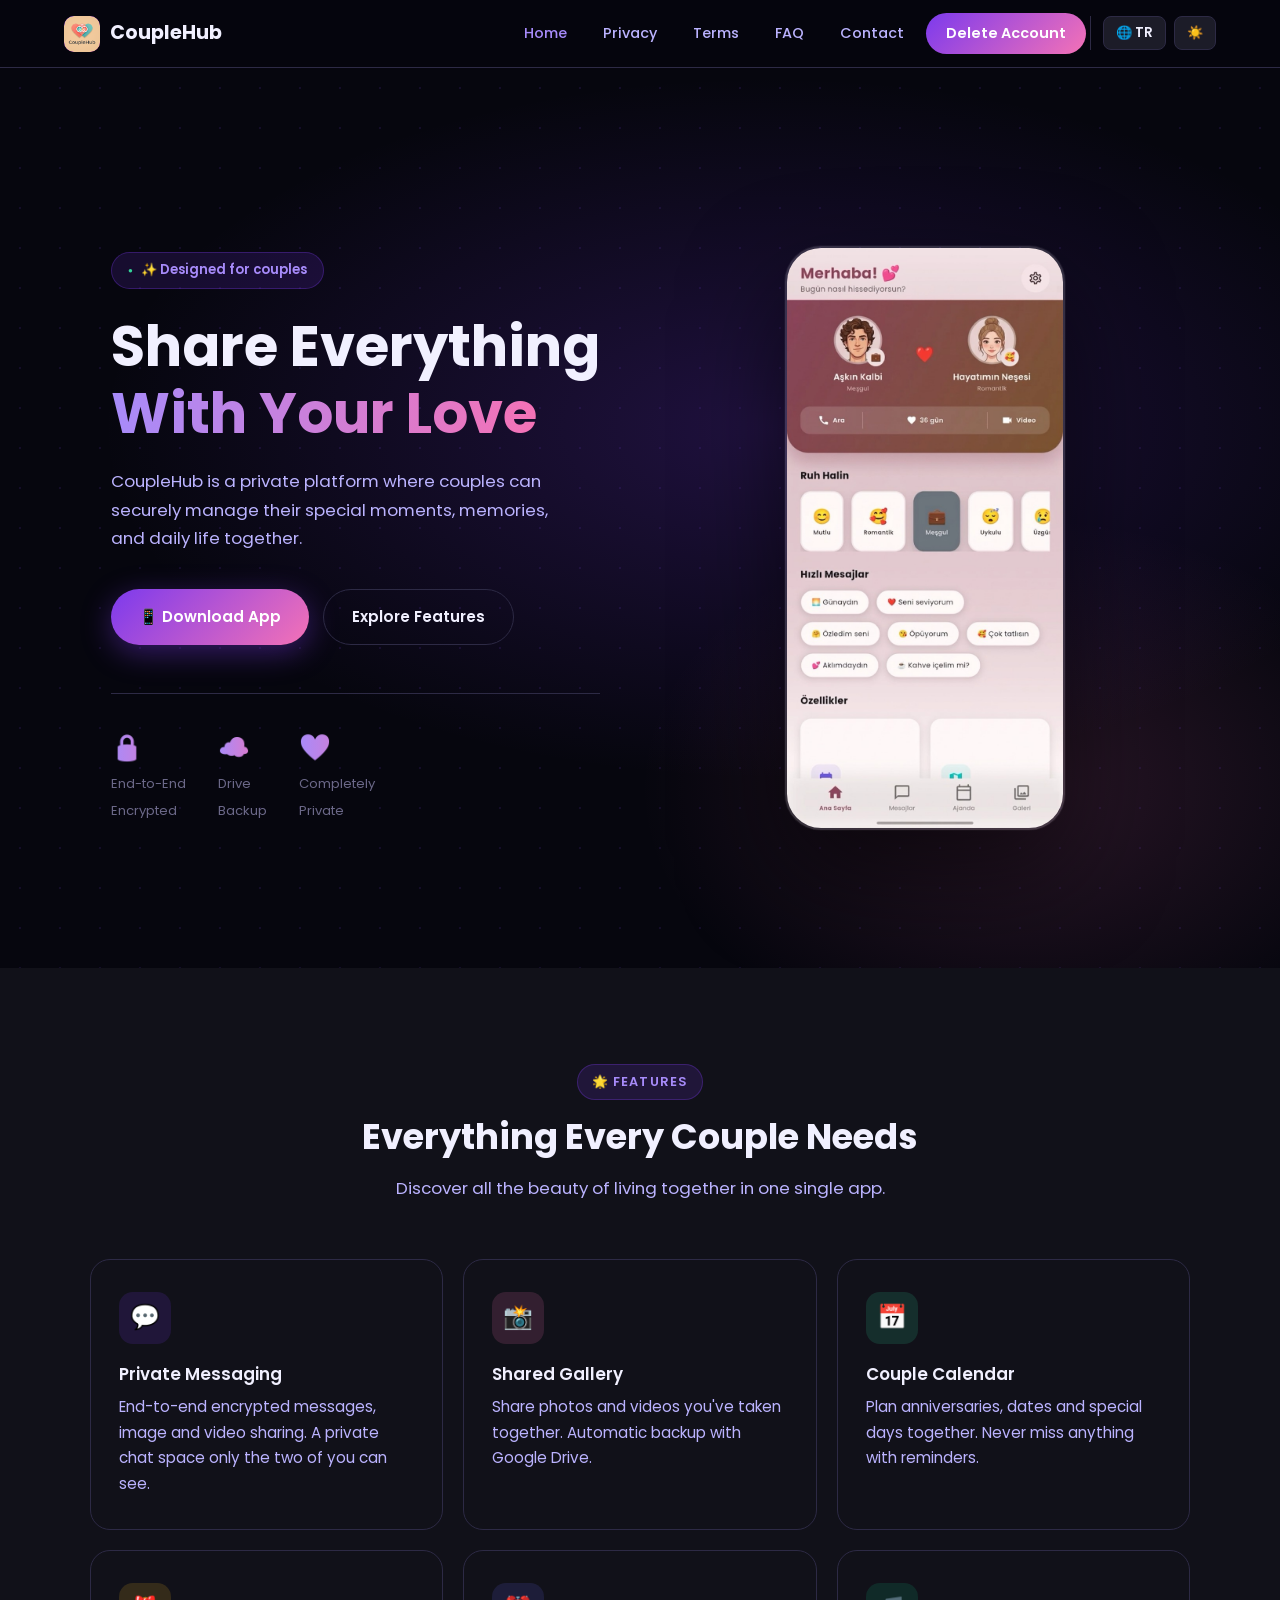
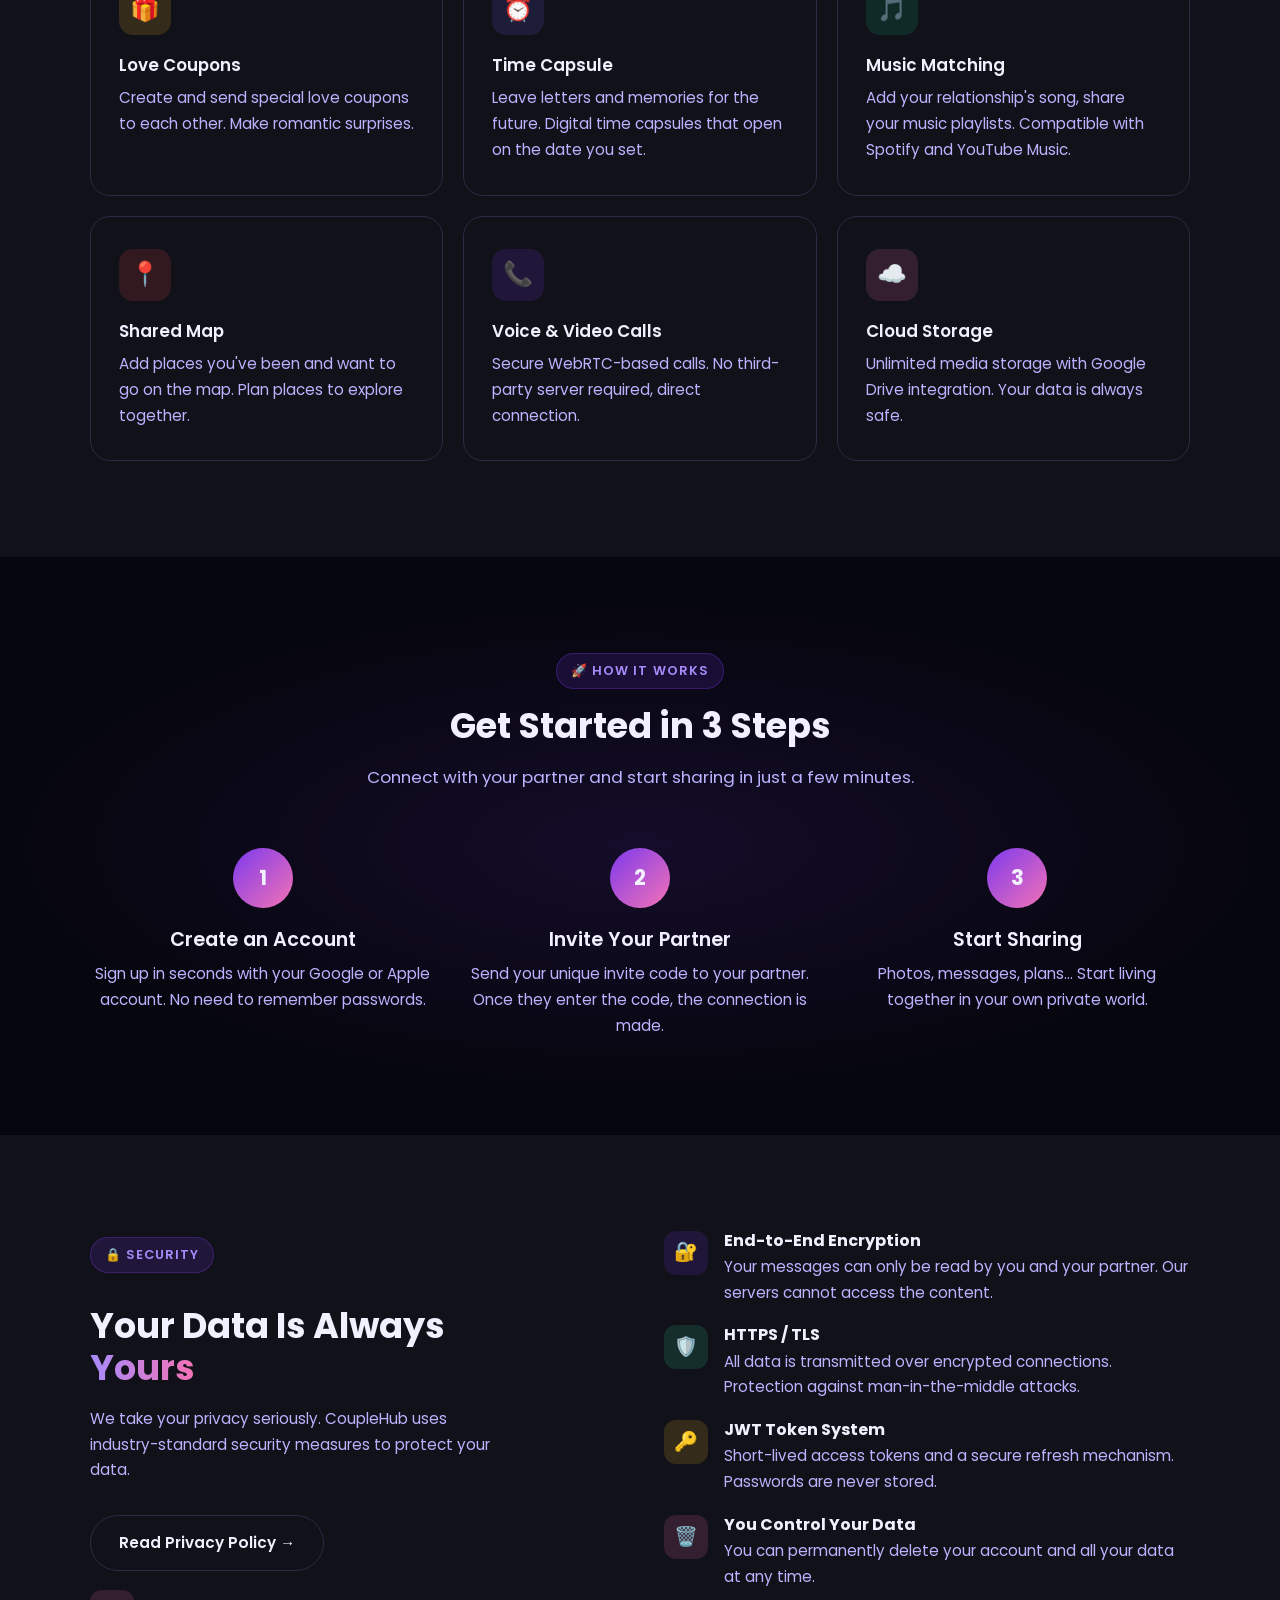
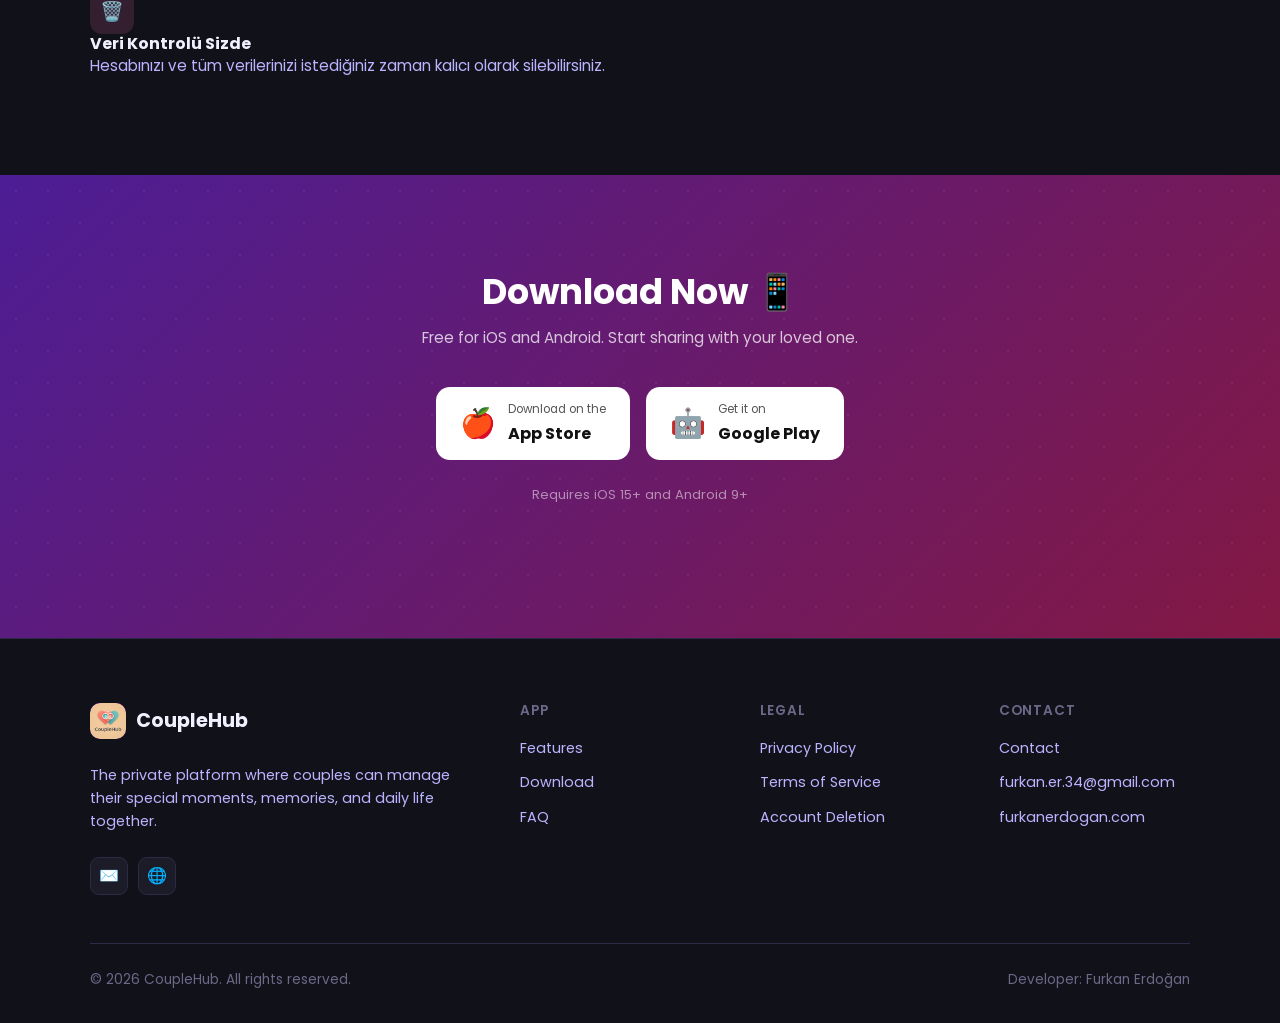
==== index.html @ 2afbf704 "first commit" ====
<!DOCTYPE html>
<html lang="tr" data-theme="dark" data-page="home">

<head>
    <meta charset="UTF-8" />
    <meta name="viewport" content="width=device-width, initial-scale=1.0" />
    <title>CoupleHub — Sevgilinizle Her Şeyi Paylaşın</title>
    <meta name="description"
        content="CoupleHub, çiftlerin özel anlarını, anılarını ve günlük hayatlarını birlikte yönetebileceği özel bir uygulamadır." />
    <link rel="preconnect" href="https://fonts.googleapis.com" />
    <link rel="preconnect" href="https://fonts.gstatic.com" crossorigin />
    <link href="https://fonts.googleapis.com/css2?family=Poppins:wght@300;400;500;600;700;800&display=swap"
        rel="stylesheet" />
    <link rel="stylesheet" href="style.css" />
    <style>
        /* ── HERO ── */
        .hero {
            min-height: 100vh;
            display: flex;
            align-items: center;
            position: relative;
            overflow: hidden;
            padding: 120px 5% 80px;
        }

        .hero-bg {
            position: absolute;
            inset: 0;
            background: radial-gradient(ellipse 80% 60% at 60% 40%, rgba(124, 58, 237, .22) 0%, transparent 65%),
                radial-gradient(ellipse 50% 50% at 80% 80%, rgba(244, 114, 182, .15) 0%, transparent 60%),
                var(--bg);
        }

        .hero-bg::before {
            content: '';
            position: absolute;
            inset: 0;
            background-image: radial-gradient(rgba(124, 58, 237, .12) 1px, transparent 1px);
            background-size: 40px 40px;
        }

        .hero-content {
            position: relative;
            z-index: 2;
            max-width: 1100px;
            margin: 0 auto;
            display: grid;
            grid-template-columns: 1fr 1fr;
            align-items: center;
            gap: 80px;
        }

        .hero-text {}

        .hero-tag {
            display: inline-flex;
            align-items: center;
            gap: 8px;
            background: rgba(124, 58, 237, .15);
            border: 1px solid rgba(124, 58, 237, .3);
            padding: 6px 16px;
            border-radius: 50px;
            font-size: 0.82rem;
            font-weight: 600;
            color: var(--primary-l);
            margin-bottom: 24px;
        }

        .hero-tag::before {
            content: '●';
            font-size: .5rem;
            color: var(--success);
        }

        .hero h1 {
            margin-bottom: 20px;
        }

        .hero h1 em {
            font-style: normal;
        }

        .hero-sub {
            font-size: 1.05rem;
            color: var(--muted);
            margin-bottom: 36px;
            max-width: 440px;
            line-height: 1.7;
        }

        .hero-btns {
            display: flex;
            gap: 14px;
            flex-wrap: wrap;
        }

        .hero-stats {
            display: flex;
            gap: 32px;
            margin-top: 48px;
            padding-top: 32px;
            border-top: 1px solid var(--border);
        }

        .hero-stat strong {
            display: block;
            font-size: 1.6rem;
            font-weight: 700;
        }

        .hero-stat span {
            font-size: 0.82rem;
            color: var(--subtle);
        }

        /* Phone Mockup */
        .hero-visual {
            display: flex;
            justify-content: center;
            align-items: center;
            position: relative;
        }

        .phone-wrap {
            position: relative;
            z-index: 2;
            animation: float 5s ease-in-out infinite;
        }

        .phone {
            width: 240px;
            height: 490px;
            border-radius: 40px;
            background: var(--surface);
            border: 2px solid rgba(255, 255, 255, .08);
            box-shadow: 0 40px 100px rgba(0, 0, 0, .6), 0 0 0 1px rgba(255, 255, 255, .04), inset 0 1px 0 rgba(255, 255, 255, .08);
            overflow: hidden;
            position: relative;
        }

        .phone-notch {
            width: 80px;
            height: 22px;
            background: var(--bg);
            border-radius: 0 0 16px 16px;
            margin: 0 auto;
        }

        .phone-screen {
            padding: 0;
            background: transparent;
            height: 100%;
            overflow: hidden;
            display: flex;
        }

        .phone-screen img {
            width: 100%;
            height: 100%;
            object-fit: cover;
            object-position: top;
            display: block;
        }

        .phone-app-bar {
            display: flex;
            align-items: center;
            justify-content: space-between;
            margin-bottom: 16px;
        }

        .phone-app-bar span {
            font-size: 0.75rem;
            font-weight: 600;
        }

        .phone-heart {
            font-size: 1.4rem;
            display: block;
            text-align: center;
            margin: 8px 0;
        }

        .phone-couple-card {
            background: rgba(124, 58, 237, .25);
            border: 1px solid rgba(124, 58, 237, .3);
            border-radius: 12px;
            padding: 10px 12px;
            margin-bottom: 10px;
        }

        .phone-couple-card .label {
            font-size: 0.65rem;
            color: var(--muted);
        }

        .phone-couple-card .names {
            font-size: 0.78rem;
            font-weight: 600;
        }

        .phone-couple-card .days {
            font-size: 1.1rem;
            font-weight: 700;
            color: var(--primary-l);
        }

        .phone-items {
            display: flex;
            flex-direction: column;
            gap: 6px;
        }

        .phone-item {
            background: rgba(255, 255, 255, .05);
            border-radius: 8px;
            padding: 8px 10px;
            display: flex;
            align-items: center;
            gap: 8px;
        }

        .phone-item-icon {
            font-size: 1rem;
        }

        .phone-item-text {
            font-size: 0.65rem;
            color: var(--muted);
        }

        .phone-item-text strong {
            display: block;
            font-size: 0.72rem;
            color: var(--text);
        }

        .phone-glow {
            position: absolute;
            width: 300px;
            height: 300px;
            background: radial-gradient(circle, rgba(124, 58, 237, .35) 0%, transparent 70%);
            border-radius: 50%;
            top: 50%;
            left: 50%;
            transform: translate(-50%, -50%);
            animation: pulse-glow 3s ease-in-out infinite;
            z-index: 1;
        }

        .phone-float-badge {
            position: absolute;
            background: var(--surface-hi);
            border: 1px solid var(--border);
            border-radius: 12px;
            padding: 10px 14px;
            font-size: 0.78rem;
            font-weight: 600;
            display: flex;
            align-items: center;
            gap: 8px;
            box-shadow: 0 8px 24px rgba(0, 0, 0, .4);
            white-space: nowrap;
            animation: float 4s ease-in-out infinite;
        }

        .phone-float-badge.b1 {
            top: 8%;
            right: -20%;
            animation-delay: -1s;
        }

        .phone-float-badge.b2 {
            bottom: 18%;
            left: -22%;
            animation-delay: -2.5s;
        }

        .phone-float-badge.b3 {
            bottom: 5%;
            right: -15%;
            animation-delay: -0.5s;
        }

        /* ── FEATURES ── */
        .features-grid {
            display: grid;
            grid-template-columns: repeat(3, 1fr);
            gap: 20px;
            margin-top: 0;
        }

        .feature-card {
            padding: 32px 28px;
        }

        .feature-icon {
            width: 52px;
            height: 52px;
            border-radius: 14px;
            display: flex;
            align-items: center;
            justify-content: center;
            font-size: 1.5rem;
            margin-bottom: 20px;
        }

        .feature-card h3 {
            margin-bottom: 10px;
            font-size: 1.05rem;
        }

        /* ── HOW IT WORKS ── */
        .how-bg {
            background: radial-gradient(ellipse 70% 60% at 50% 50%, rgba(124, 58, 237, .12) 0%, transparent 70%);
        }

        .steps {
            display: grid;
            grid-template-columns: repeat(3, 1fr);
            gap: 32px;
        }

        .step {
            text-align: center;
        }

        .step-num {
            width: 60px;
            height: 60px;
            border-radius: 50%;
            background: linear-gradient(135deg, var(--primary), var(--pink));
            display: flex;
            align-items: center;
            justify-content: center;
            font-size: 1.3rem;
            font-weight: 700;
            margin: 0 auto 20px;
        }

        .step h3 {
            margin-bottom: 10px;
        }

        /* ── SECURITY ── */
        .security-grid {
            display: grid;
            grid-template-columns: 1fr 1fr;
            gap: 48px;
            align-items: center;
        }

        .security-items {
            display: flex;
            flex-direction: column;
            gap: 20px;
        }

        .security-item {
            display: flex;
            gap: 16px;
        }

        .security-item-icon {
            width: 44px;
            height: 44px;
            border-radius: 12px;
            flex-shrink: 0;
            display: flex;
            align-items: center;
            justify-content: center;
            font-size: 1.2rem;
        }

        .security-item h4 {
            font-size: 1rem;
            margin-bottom: 4px;
        }

        /* ── DOWNLOAD ── */
        .download-section {
            background: linear-gradient(135deg, var(--primary-d) 0%, #831843 100%);
            text-align: center;
            position: relative;
            overflow: hidden;
        }

        .download-section::before {
            content: '';
            position: absolute;
            inset: 0;
            background-image: radial-gradient(rgba(255, 255, 255, .06) 1px, transparent 1px);
            background-size: 32px 32px;
        }

        .download-section .container {
            position: relative;
            z-index: 2;
        }

        .download-section h2 {
            color: white;
            margin-bottom: 12px;
        }

        .download-section p {
            color: rgba(255, 255, 255, .75);
            margin-bottom: 36px;
        }

        .store-btns {
            display: flex;
            gap: 16px;
            justify-content: center;
            flex-wrap: wrap;
        }

        .store-btn {
            display: flex;
            align-items: center;
            gap: 12px;
            background: white;
            color: #111;
            border-radius: 14px;
            padding: 12px 24px;
            font-weight: 600;
            text-decoration: none;
            transition: transform .2s, box-shadow .2s;
        }

        .store-btn:hover {
            transform: translateY(-3px);
            box-shadow: 0 16px 40px rgba(0, 0, 0, .3);
        }

        .store-btn .store-icon {
            font-size: 1.8rem;
        }

        .store-btn .store-text {
            text-align: left;
        }

        .store-btn .store-text small {
            display: block;
            font-size: 0.72rem;
            font-weight: 400;
            color: #555;
        }

        .store-btn .store-text span {
            font-size: 1rem;
            font-weight: 700;
        }

        /* ── RESPONSIVE ── */
        @media (max-width: 900px) {
            .hero-content {
                grid-template-columns: 1fr;
                gap: 60px;
            }

            .hero-visual {
                display: none;
            }

            .features-grid {
                grid-template-columns: repeat(2, 1fr);
            }

            .security-grid {
                grid-template-columns: 1fr;
            }
        }

        @media (max-width: 660px) {
            .features-grid {
                grid-template-columns: 1fr;
            }

            .steps {
                grid-template-columns: 1fr;
            }
        }
    </style>
</head>

<body>

    <div id="ch-nav"></div>

    <!-- ─── HERO ──────────────────────────────────────────── -->
    <section class="hero">
        <div class="hero-bg"></div>
        <div class="hero-content container">
            <div class="hero-text animate-fade-up">
                <div class="hero-tag" data-i18n="hero_tag">✨ Çiftler için tasarlandı</div>
                <h1><span data-i18n="hero_h1_line1">Sevgilinizle</span><br /><em class="text-gradient" data-i18n="hero_h1_emp">Her Şeyi Paylaşın</em></h1>
                <p class="hero-sub" data-i18n="hero_sub">
                    CoupleHub, çiftlerin özel anlarını, anılarını ve günlük hayatlarını
                    birlikte güvenle yönetebileceği özel bir platformdur.
                </p>
                <div class="hero-btns">
                    <a href="#download" class="btn btn-primary" data-i18n="hero_btn_download">📱 Uygulamayı İndir</a>
                    <a href="#features" class="btn btn-outline" data-i18n="hero_btn_features">Özellikleri Keşfet</a>
                </div>
                <div class="hero-stats">
                    <div class="hero-stat">
                        <strong class="text-gradient">🔒</strong>
                        <span data-i18n="hero_stat1">Uçtan Uca<br />Şifreli</span>
                    </div>
                    <div class="hero-stat">
                        <strong class="text-gradient">☁️</strong>
                        <span data-i18n="hero_stat2">Drive ile<br />Yedekleme</span>
                    </div>
                    <div class="hero-stat">
                        <strong class="text-gradient">💜</strong>
                        <span data-i18n="hero_stat3">Tamamen<br />Özel</span>
                    </div>
                </div>
            </div>

            <div class="hero-visual">
                <div class="phone-glow"></div>
                <div class="phone-wrap">
                    <img class="phone-mockup-img" src="/assets/couplehub.png" alt="CoupleHub App Screenshot" />
                </div>
            </div>
        </div>
    </section>

    <!-- ─── FEATURES ──────────────────────────────────────── -->
    <section id="features" style="background: var(--surface);">
        <div class="container">
            <div class="text-center" style="margin-bottom: 56px;">
                <div class="section-label" data-i18n="feat_label">🌟 Özellikler</div>
                <h2 class="section-title" data-i18n="feat_h2">Her Çiftin İhtiyacı Olan Her Şey</h2>
                <p class="section-sub" data-i18n="feat_sub">Tek bir uygulamada birlikte yaşamanın tüm güzelliklerini keşfedin.</p>
            </div>
            <div class="features-grid">

                <div class="card card-hover feature-card">
                    <div class="feature-icon" style="background: rgba(124,58,237,.15);">💬</div>
                    <h3 data-i18n="feat1_h3">Özel Mesajlaşma</h3>
                    <p data-i18n="feat1_p">Uçtan uca şifreli mesajlar, resim ve video paylaşımı. Sadece ikinizin görebileceği özel sohbet
                        alanı.</p>
                </div>

                <div class="card card-hover feature-card">
                    <div class="feature-icon" style="background: rgba(244,114,182,.15);">📸</div>
                    <h3 data-i18n="feat2_h3">Ortak Galeri</h3>
                    <p data-i18n="feat2_p">Birlikte çektiğiniz fotoğrafları ve videoları paylaşın. Google Drive ile otomatik yedekleme.</p>
                </div>

                <div class="card card-hover feature-card">
                    <div class="feature-icon" style="background: rgba(52,211,153,.15);">📅</div>
                    <h3 data-i18n="feat3_h3">Çift Takvimi</h3>
                    <p data-i18n="feat3_p">Yıl dönümleri, randevular ve özel günleri birlikte planlayın. Hatırlatıcılarla hiçbir şeyi
                        atlamayın.</p>
                </div>

                <div class="card card-hover feature-card">
                    <div class="feature-icon" style="background: rgba(251,191,36,.15);">🎁</div>
                    <h3 data-i18n="feat4_h3">Aşk Kuponları</h3>
                    <p data-i18n="feat4_p">Birbirinize özel aşk kuponları oluşturun ve gönderin. Romantik sürprizler yapın.</p>
                </div>

                <div class="card card-hover feature-card">
                    <div class="feature-icon" style="background: rgba(99,102,241,.15);">⏰</div>
                    <h3 data-i18n="feat5_h3">Zaman Kapsülü</h3>
                    <p data-i18n="feat5_p">Geleceğe mektuplar ve anılar bırakın. Belirlediğiniz tarihte açılacak dijital zaman kapsülleri.
                    </p>
                </div>

                <div class="card card-hover feature-card">
                    <div class="feature-icon" style="background: rgba(16,185,129,.15);">🎵</div>
                    <h3 data-i18n="feat6_h3">Müzik Eşleştirme</h3>
                    <p data-i18n="feat6_p">İlişkinizin şarkısını ekleyin, müzik listenizi paylaşın. Spotify ve YouTube Music uyumlu.</p>
                </div>

                <div class="card card-hover feature-card">
                    <div class="feature-icon" style="background: rgba(239,68,68,.15);">📍</div>
                    <h3 data-i18n="feat7_h3">Ortak Harita</h3>
                    <p data-i18n="feat7_p">Gittiğiniz yerleri ve gitmek istediğiniz yerleri haritaya ekleyin. Birlikte keşfedecek
                        yerlerinizi planlayın.</p>
                </div>

                <div class="card card-hover feature-card">
                    <div class="feature-icon" style="background: rgba(124,58,237,.15);">📞</div>
                    <h3 data-i18n="feat8_h3">Sesli & Görüntülü Arama</h3>
                    <p data-i18n="feat8_p">WebRTC tabanlı güvenli aramalar. Üçüncü taraf sunucu gerektirmez, doğrudan bağlantı.</p>
                </div>

                <div class="card card-hover feature-card">
                    <div class="feature-icon" style="background: rgba(244,114,182,.15);">☁️</div>
                    <h3 data-i18n="feat9_h3">Bulut Depolama</h3>
                    <p data-i18n="feat9_p">Google Drive entegrasyonu ile sınırsız medya depolama. Verileriniz her zaman güvende.</p>
                </div>

            </div>
        </div>
    </section>

    <!-- ─── HOW IT WORKS ──────────────────────────────────── -->
    <section class="how-bg">
        <div class="container">
            <div class="text-center" style="margin-bottom: 56px;">
                <div class="section-label" data-i18n="how_label">🚀 Nasıl Çalışır</div>
                <h2 class="section-title" data-i18n="how_h2">3 Adımda Başlayın</h2>
                <p class="section-sub" data-i18n="how_sub">Birkaç dakika içinde partnerinizle bağlanın ve paylaşmaya başlayın.</p>
            </div>
            <div class="steps">
                <div class="step">
                    <div class="step-num">1</div>
                    <h3 data-i18n="step1_h3">Hesap Oluşturun</h3>
                    <p data-i18n="step1_p">Google veya Apple hesabınızla saniyeler içinde kayıt olun. Şifre hatırlamak zorunda kalmayın.</p>
                </div>
                <div class="step">
                    <div class="step-num">2</div>
                    <h3 data-i18n="step2_h3">Partneri Davet Edin</h3>
                    <p data-i18n="step2_p">Size özel davet kodunu partnerinize gönderin. Partneriniz kodu girdikten sonra bağlantı kurulur.
                    </p>
                </div>
                <div class="step">
                    <div class="step-num">3</div>
                    <h3 data-i18n="step3_h3">Paylaşmaya Başlayın</h3>
                    <p data-i18n="step3_p">Fotoğraflar, mesajlar, planlar… İkinize özel dünyada birlikte yaşamaya başlayın.</p>
                </div>
            </div>
        </div>
    </section>

    <!-- ─── SECURITY ──────────────────────────────────────── -->
    <section style="background: var(--surface);">
        <div class="container">
            <div class="security-grid">
                <div>
                    <div class="section-label" data-i18n="sec_label">🔒 Güvenlik</div>
                    <h2 class="section-title" style="margin-top: 16px;"><span data-i18n="sec_h2_line1">Verileriniz Her Zaman</span><br /><span
                            class="text-gradient" data-i18n="sec_h2_emp">Sizindir</span></h2>
                    <p style="margin-bottom: 32px; max-width: 420px;" data-i18n="sec_p">Gizliliğinizi ciddiye alıyoruz. CoupleHub,
                        verilerinizi korumak için endüstri standardı güvenlik önlemlerini kullanır.</p>
                    <a href="privacy.html" class="btn btn-outline" style="margin-bottom: 12px;" data-i18n="sec_btn">Gizlilik Politikasını
                        Oku →</a>
                </div>
                <div class="security-items">
                    <div class="security-item">
                        <div class="security-item-icon" style="background: rgba(124,58,237,.15);">🔐</div>
                        <div>
                            <h4 data-i18n="sec1_h4">Uçtan Uca Şifreleme</h4>
                            <p data-i18n="sec1_p">Mesajlarınız yalnızca siz ve partneriniz tarafından okunabilir. Sunucularımız içeriğe
                                erişemez.</p>
                        </div>
                    </div>
                    <div class="security-item">
                        <div class="security-item-icon" style="background: rgba(52,211,153,.15);">🛡️</div>
                        <div>
                            <h4 data-i18n="sec2_h4">HTTPS / TLS</h4>
                            <p data-i18n="sec2_p">Tüm veriler şifreli bağlantı üzerinden iletilir. Ortadaki adam saldırılarına karşı
                                koruma.</p>
                        </div>
                    </div>
                    <div class="security-item">
                        <div class="security-item-icon" style="background: rgba(251,191,36,.15);">🔑</div>
                        <div>
                            <h4 data-i18n="sec3_h4">JWT Token Sistemi</h4>
                            <p data-i18n="sec3_p">Kısa ömürlü erişim token'ları ve güvenli yenileme mekanizması. Şifreler asla saklanmaz.
                            </p>
                        </div>
                    </div>
                    <div class="security-item">
                        <div class="security-item-icon" style="background: rgba(244,114,182,.15);">🗑️</div>
                        <div>
                            <h4 data-i18n="sec4_h4">Veri Kontrolü Sizde</h4>
                            <p data-i18n="sec4_p">Hesabınızı ve tüm verilerinizi istediğiniz zaman kalıcı olarak silebilirsiniz.</p>
                        </div>
                    </div>
                </div>
            </div>
                        <div class="security-item-icon" style="background: rgba(244,114,182,.15);">🗑️</div>
                        <div>
                            <h4>Veri Kontrolü Sizde</h4>
                            <p>Hesabınızı ve tüm verilerinizi istediğiniz zaman kalıcı olarak silebilirsiniz.</p>
                        </div>
                    </div>
                </div>
            </div>
        </div>
    </section>

    <!-- ─── DOWNLOAD ──────────────────────────────────────── -->
    <section class="download-section" id="download">
        <div class="container">
            <h2 data-i18n="dl_h2">Hemen İndirin 📱</h2>
            <p data-i18n="dl_p">iOS ve Android için ücretsiz. Sevgilinizle paylaşmaya başlayın.</p>
            <div class="store-btns">
                <a href="#" class="store-btn">
                    <span class="store-icon">🍎</span>
                    <div class="store-text">
                        <small data-i18n="dl_appstore_small">App Store'dan İndir</small>
                        <span data-i18n="dl_appstore">App Store</span>
                    </div>
                </a>
                <a href="#" class="store-btn">
                    <span class="store-icon">🤖</span>
                    <div class="store-text">
                        <small data-i18n="dl_gplay_small">Google Play'den İndir</small>
                        <span data-i18n="dl_gplay">Google Play</span>
                    </div>
                </a>
            </div>
            <p style="margin-top: 24px; font-size: 0.82rem; color: rgba(255,255,255,.5);" data-i18n="dl_req">
                iOS 15+ ve Android 9+ gerektirir
            </p>
        </div>
    </section>

    <div id="ch-footer"></div>

    <script src="assets/shared.js"></script>

</body>

</html>
---- style.css ----
/* =========================================
   CoupleHub Landing — Shared Stylesheet
   ========================================= */

*, *::before, *::after { box-sizing: border-box; margin: 0; padding: 0; }

:root {
  --primary:    #7C3AED;
  --primary-d:  #4C1D95;
  --primary-l:  #A78BFA;
  --pink:       #F472B6;
  --pink-d:     #831843;
  --bg:         #06060E;
  --surface:    #111119;
  --surface-hi: #1C1C28;
  --border:     #2D2A45;
  --text:       #F1F0FF;
  --muted:      #BBB3FF;
  --subtle:     #6B6888;
  --success:    #34D399;
}

html { scroll-behavior: smooth; }

body {
  font-family: 'Poppins', sans-serif;
  background: var(--bg);
  color: var(--text);
  line-height: 1.7;
  font-size: 16px;
  min-height: 100vh;
}

/* ── TYPOGRAPHY ──────────────────────────── */
h1, h2, h3, h4 { font-weight: 700; line-height: 1.2; }
h1 { font-size: clamp(2rem, 5vw, 3.5rem); }
h2 { font-size: clamp(1.5rem, 3.5vw, 2.2rem); }
h3 { font-size: 1.2rem; font-weight: 600; }
p  { color: var(--muted); font-size: 0.95rem; }
a  { color: var(--primary-l); text-decoration: none; }

/* ── NAV ─────────────────────────────────── */
.nav {
  position: sticky; top: 0; z-index: 1000;
  background: rgba(6,6,14,.88);
  backdrop-filter: blur(20px);
  border-bottom: 1px solid var(--border);
  padding: 0 5%;
  display: flex; align-items: center; justify-content: space-between;
  height: 68px;
}

.nav-right {
  display: flex; align-items: center; gap: 4px;
  margin-left: auto;
}

.nav-logo {
  display: flex; align-items: center; gap: 10px;
  color: var(--text); font-weight: 700; font-size: 1.2rem;
  text-decoration: none;
}
.nav-logo .logo-icon {
  width: 36px; height: 36px; border-radius: 10px;
  background: linear-gradient(135deg, var(--primary), var(--pink));
  display: flex; align-items: center; justify-content: center;
  font-size: 1rem; overflow: hidden;
}
.nav-logo .logo-icon img {
  width: 100%; height: 100%; object-fit: cover; display: block; border-radius: 10px;
}

.nav-links {
  display: flex; align-items: center; gap: 8px;
}
.nav-links a {
  color: var(--muted); font-size: 0.9rem; font-weight: 500;
  padding: 8px 14px; border-radius: 8px;
  transition: color .2s, background .2s;
}
.nav-links a:hover { color: var(--text); background: rgba(255,255,255,.06); }
.nav-links a.active { color: var(--primary-l); }

.nav-cta {
  background: linear-gradient(135deg, var(--primary), var(--pink));
  color: white !important;
  padding: 8px 20px !important;
  border-radius: 50px !important;
  font-weight: 600 !important;
  transition: opacity .2s !important;
}
.nav-cta:hover { opacity: .85; background: none !important; }

.hamburger { display: none; cursor: pointer; flex-direction: column; gap: 5px; }
.hamburger span { width: 24px; height: 2px; background: var(--text); border-radius: 2px; transition: .3s; }

/* ── SECTIONS & LAYOUT ───────────────────── */
section { padding: 96px 5%; }

.container { max-width: 1100px; margin: 0 auto; }
.container-sm { max-width: 750px; margin: 0 auto; }
.container-xs { max-width: 580px; margin: 0 auto; }

.section-label {
  display: inline-flex; align-items: center; gap: 8px;
  background: rgba(124,58,237,.15);
  border: 1px solid rgba(124,58,237,.3);
  color: var(--primary-l); font-size: 0.8rem; font-weight: 600;
  letter-spacing: .08em; text-transform: uppercase;
  padding: 6px 14px; border-radius: 50px;
  margin-bottom: 16px;
}

.section-title { margin-bottom: 16px; }

.section-sub {
  color: var(--muted); font-size: 1.05rem;
  max-width: 560px; margin: 0 auto 56px;
}

.text-center { text-align: center; }
.text-gradient {
  background: linear-gradient(90deg, var(--primary-l), var(--pink));
  -webkit-background-clip: text; -webkit-text-fill-color: transparent;
  background-clip: text;
}

/* ── BUTTONS ─────────────────────────────── */
.btn {
  display: inline-flex; align-items: center; gap: 8px;
  padding: 14px 28px; border-radius: 50px;
  font-family: 'Poppins', sans-serif;
  font-size: 0.95rem; font-weight: 600; cursor: pointer;
  transition: transform .2s, box-shadow .2s, opacity .2s;
  border: none; text-decoration: none;
}
.btn:hover { transform: translateY(-2px); }
.btn-primary {
  background: linear-gradient(135deg, var(--primary), var(--pink));
  color: white;
  box-shadow: 0 8px 30px rgba(124,58,237,.4);
}
.btn-primary:hover { box-shadow: 0 12px 40px rgba(124,58,237,.55); }
.btn-outline {
  border: 1.5px solid var(--border); color: var(--text);
  background: transparent;
}
.btn-outline:hover { border-color: var(--primary); background: rgba(124,58,237,.08); }
.btn-ghost { color: var(--muted); background: transparent; }
.btn-ghost:hover { color: var(--text); }

/* ── CARDS ───────────────────────────────── */
.card {
  background: var(--surface);
  border: 1px solid var(--border);
  border-radius: 20px; padding: 32px;
}
.card-hover {
  transition: transform .25s, border-color .25s, box-shadow .25s;
}
.card-hover:hover {
  transform: translateY(-6px);
  border-color: rgba(124,58,237,.45);
  box-shadow: 0 20px 60px rgba(124,58,237,.15);
}

/* ── BADGE / TAG ─────────────────────────── */
.badge {
  display: inline-block;
  background: rgba(124,58,237,.2);
  border: 1px solid rgba(124,58,237,.35);
  color: var(--primary-l);
  padding: 4px 12px; border-radius: 50px;
  font-size: 0.78rem; font-weight: 600;
}
.badge-pink {
  background: rgba(244,114,182,.15);
  border-color: rgba(244,114,182,.3);
  color: var(--pink);
}
.badge-green {
  background: rgba(52,211,153,.15);
  border-color: rgba(52,211,153,.3);
  color: var(--success);
}

/* ── DIVIDER ─────────────────────────────── */
.divider { height: 1px; background: var(--border); margin: 0; }

/* ── FOOTER ──────────────────────────────── */
footer {
  background: var(--surface);
  border-top: 1px solid var(--border);
  padding: 64px 5% 32px;
}
.footer-grid {
  max-width: 1100px; margin: 0 auto;
  display: grid; grid-template-columns: 2fr 1fr 1fr 1fr;
  gap: 48px; margin-bottom: 48px;
}
.footer-brand p { color: var(--muted); font-size: 0.9rem; margin: 16px 0 24px; line-height: 1.6; }
.footer-col h4 { font-size: 0.85rem; font-weight: 600; letter-spacing: .06em; text-transform: uppercase; color: var(--subtle); margin-bottom: 16px; }
.footer-col a { display: block; color: var(--muted); font-size: 0.9rem; margin-bottom: 10px; transition: color .2s; }
.footer-col a:hover { color: var(--text); }
.footer-bottom {
  max-width: 1100px; margin: 0 auto;
  display: flex; align-items: center; justify-content: space-between;
  padding-top: 24px; border-top: 1px solid var(--border);
  font-size: 0.85rem; color: var(--subtle); flex-wrap: wrap; gap: 12px;
}
.footer-bottom a { color: var(--subtle); }
.footer-bottom a:hover { color: var(--primary-l); }

/* ── SOCIAL ICONS ────────────────────────── */
.social-links { display: flex; gap: 10px; }
.social-link {
  width: 38px; height: 38px; border-radius: 9px;
  background: var(--surface-hi); border: 1px solid var(--border);
  display: flex; align-items: center; justify-content: center;
  font-size: 1rem; text-decoration: none;
  transition: background .2s, border-color .2s;
}
.social-link:hover { background: rgba(124,58,237,.2); border-color: var(--primary); }

/* ── PAGE HERO (inner pages) ─────────────── */
.page-hero {
  padding: 80px 5% 64px;
  background: linear-gradient(135deg, rgba(124,58,237,.15) 0%, rgba(244,114,182,.08) 100%);
  border-bottom: 1px solid var(--border);
  text-align: center;
}
.page-hero .section-label { margin-bottom: 20px; }
.page-hero h1 { font-size: clamp(1.8rem, 4vw, 2.8rem); margin-bottom: 16px; }
.page-hero p { color: var(--muted); font-size: 1rem; max-width: 540px; margin: 0 auto; }
.page-hero .meta { color: var(--subtle); font-size: 0.82rem; margin-top: 20px; }

/* ── PROSE (long-form content) ───────────── */
.prose { max-width: 780px; margin: 0 auto; padding: 64px 24px 96px; }
.prose h2 {
  font-size: 1.25rem; font-weight: 600; color: var(--text);
  margin: 40px 0 14px; display: flex; align-items: center; gap: 10px;
}
.prose h2 .dot { width: 5px; height: 20px; border-radius: 3px; background: linear-gradient(to bottom, var(--primary), var(--pink)); flex-shrink: 0; }
.prose p, .prose li { color: var(--muted); font-size: 0.95rem; margin-bottom: 12px; }
.prose ul { padding-left: 20px; margin-bottom: 16px; }
.prose li { margin-bottom: 8px; }
.prose .note {
  background: var(--surface-hi); border-left: 3px solid var(--primary);
  border-radius: 0 10px 10px 0; padding: 14px 18px; margin: 20px 0;
}
.prose .note p { margin: 0; font-size: 0.9rem; }
.prose .warn {
  background: rgba(244,114,182,.08); border-left: 3px solid var(--pink);
  border-radius: 0 10px 10px 0; padding: 14px 18px; margin: 20px 0;
}

/* ── ACCORDION ───────────────────────────── */
details {
  background: var(--surface); border: 1px solid var(--border);
  border-radius: 14px; margin-bottom: 10px; overflow: hidden;
}
details:hover { border-color: rgba(124,58,237,.4); }
details[open] { border-color: rgba(124,58,237,.6); }
summary {
  display: flex; align-items: center; justify-content: space-between;
  padding: 18px 22px; cursor: pointer; font-weight: 500;
  font-size: 0.95rem; color: var(--text); list-style: none;
  user-select: none; gap: 12px;
}
summary::-webkit-details-marker { display: none; }
summary::after {
  content: '+'; font-size: 1.5rem; font-weight: 300;
  color: var(--primary); flex-shrink: 0; transition: transform .25s;
}
details[open] summary::after { transform: rotate(45deg); }
.answer {
  padding: 0 22px 20px; border-top: 1px solid var(--border);
  padding-top: 16px; color: var(--muted); font-size: 0.9rem;
}

/* ── CONTACT CARD ────────────────────────── */
.contact-card {
  background: linear-gradient(135deg, rgba(124,58,237,.18), rgba(244,114,182,.1));
  border: 1px solid rgba(124,58,237,.4);
  border-radius: 20px; padding: 40px; text-align: center;
}
.contact-card h3 { font-size: 1.3rem; margin-bottom: 8px; }
.contact-card p { margin-bottom: 20px; }
.contact-card .email-link {
  display: inline-flex; align-items: center; gap: 8px;
  background: var(--primary); color: white;
  padding: 12px 24px; border-radius: 50px;
  font-weight: 600; font-size: 0.95rem;
  transition: opacity .2s, transform .2s;
}
.contact-card .email-link:hover { opacity: .85; transform: translateY(-2px); }

/* ── ANIMATIONS ──────────────────────────── */
@keyframes float {
  0%, 100% { transform: translateY(0); }
  50%       { transform: translateY(-12px); }
}
@keyframes pulse-glow {
  0%, 100% { box-shadow: 0 0 40px rgba(124,58,237,.3); }
  50%       { box-shadow: 0 0 80px rgba(124,58,237,.6); }
}
@keyframes gradient-shift {
  0%   { background-position: 0% 50%; }
  50%  { background-position: 100% 50%; }
  100% { background-position: 0% 50%; }
}
@keyframes fade-up {
  from { opacity: 0; transform: translateY(24px); }
  to   { opacity: 1; transform: translateY(0); }
}

.animate-fade-up { animation: fade-up .6s ease forwards; }
.animate-float   { animation: float 4s ease-in-out infinite; }

/* ── RESPONSIVE ──────────────────────────── */
@media (max-width: 940px) {
  .footer-grid { grid-template-columns: 1fr 1fr; }
  section { padding: 72px 5%; }
  .nav-right { gap: 0; }
  .nav-links { display: none; }
  .hamburger { display: flex; margin-left: 8px; }
  .nav-links.open {
    display: flex; flex-direction: column;
    position: fixed; top: 68px; left: 0; right: 0;
    background: var(--surface); border-bottom: 1px solid var(--border);
    padding: 20px; gap: 4px;
  }
  .nav-actions { padding-left: 8px; border-left: none; gap: 6px; }
  .icon-btn { padding: 5px 9px; font-size: 0.75rem; }
}
@media (max-width: 660px) {
  .footer-grid { grid-template-columns: 1fr; }
  .footer-bottom { flex-direction: column; text-align: center; }
}

/* ── LIGHT MODE ──────────────────────────────────────────── */
[data-theme="light"] {
  --bg:         #FFF2E1;
  --surface:    #FFF8EF;
  --surface-hi: #F5E4CA;
  --border:     #E2C9A8;
  --text:       #2D1B0E;
  --muted:      #6B4E3D;
  --subtle:     #A79277;
  --primary-l:  #6D28D9;
  --success:    #1A7A55;
}
[data-theme="light"] body {
  background: var(--bg);
  color: var(--text);
}
[data-theme="light"] .nav {
  background: rgba(255,242,225,.92);
}
[data-theme="light"] .phone-glow {
  background: radial-gradient(circle, rgba(124,58,237,.15) 0%, transparent 70%);
}
[data-theme="light"] .phone-float-badge {
  box-shadow: 0 8px 24px rgba(167,146,119,.25);
  background: var(--surface);
  border-color: var(--border);
  color: var(--text);
}
[data-theme="light"] .hero-bg::before {
  background-image: radial-gradient(rgba(124,58,237,.06) 1px, transparent 1px);
}
[data-theme="light"] .nav-links.open {
  background: var(--surface);
}
[data-theme="light"] details { background: var(--surface-hi); }
[data-theme="light"] .phone-mockup-img {
  border-color: rgba(167,146,119,.4);
  box-shadow: 0 32px 80px rgba(100,60,20,.18), 0 0 0 1px rgba(167,146,119,.2);
}

/* ── LANGUAGE BLOCKS ──────────────────────────────────────── */
html[lang='en'] .lang-tr { display: none !important; }
html[lang='tr'] .lang-en { display: none !important; }

/* ── PHONE MOCKUP IMAGE ───────────────────────────────────── */
.phone-mockup-img {
  width: 280px;
  display: block;
  border-radius: 36px;
  border: 2px solid rgba(255,255,255,.15);
  box-shadow: 0 40px 100px rgba(0,0,0,.55), 0 0 0 1px rgba(255,255,255,.05);
  animation: float 5s ease-in-out infinite; margin-left: auto;
}
.icon-btn {
  background: var(--surface-hi);
  border: 1px solid var(--border);
  border-radius: 8px;
  padding: 6px 12px;
  cursor: pointer;
  font-size: 0.82rem;
  font-weight: 600;
  color: var(--text);
  display: flex; align-items: center; gap: 5px;
  transition: background .2s, border-color .2s, color .2s;
  font-family: 'Poppins', sans-serif;
  white-space: nowrap;
}
.icon-btn:hover {
  background: rgba(124,58,237,.15);
  border-color: var(--primary);
  color: var(--primary-l);
}
.nav-actions {
  display: flex; align-items: center; gap: 8px;
  padding-left: 12px;
  border-left: 1px solid var(--border);
}
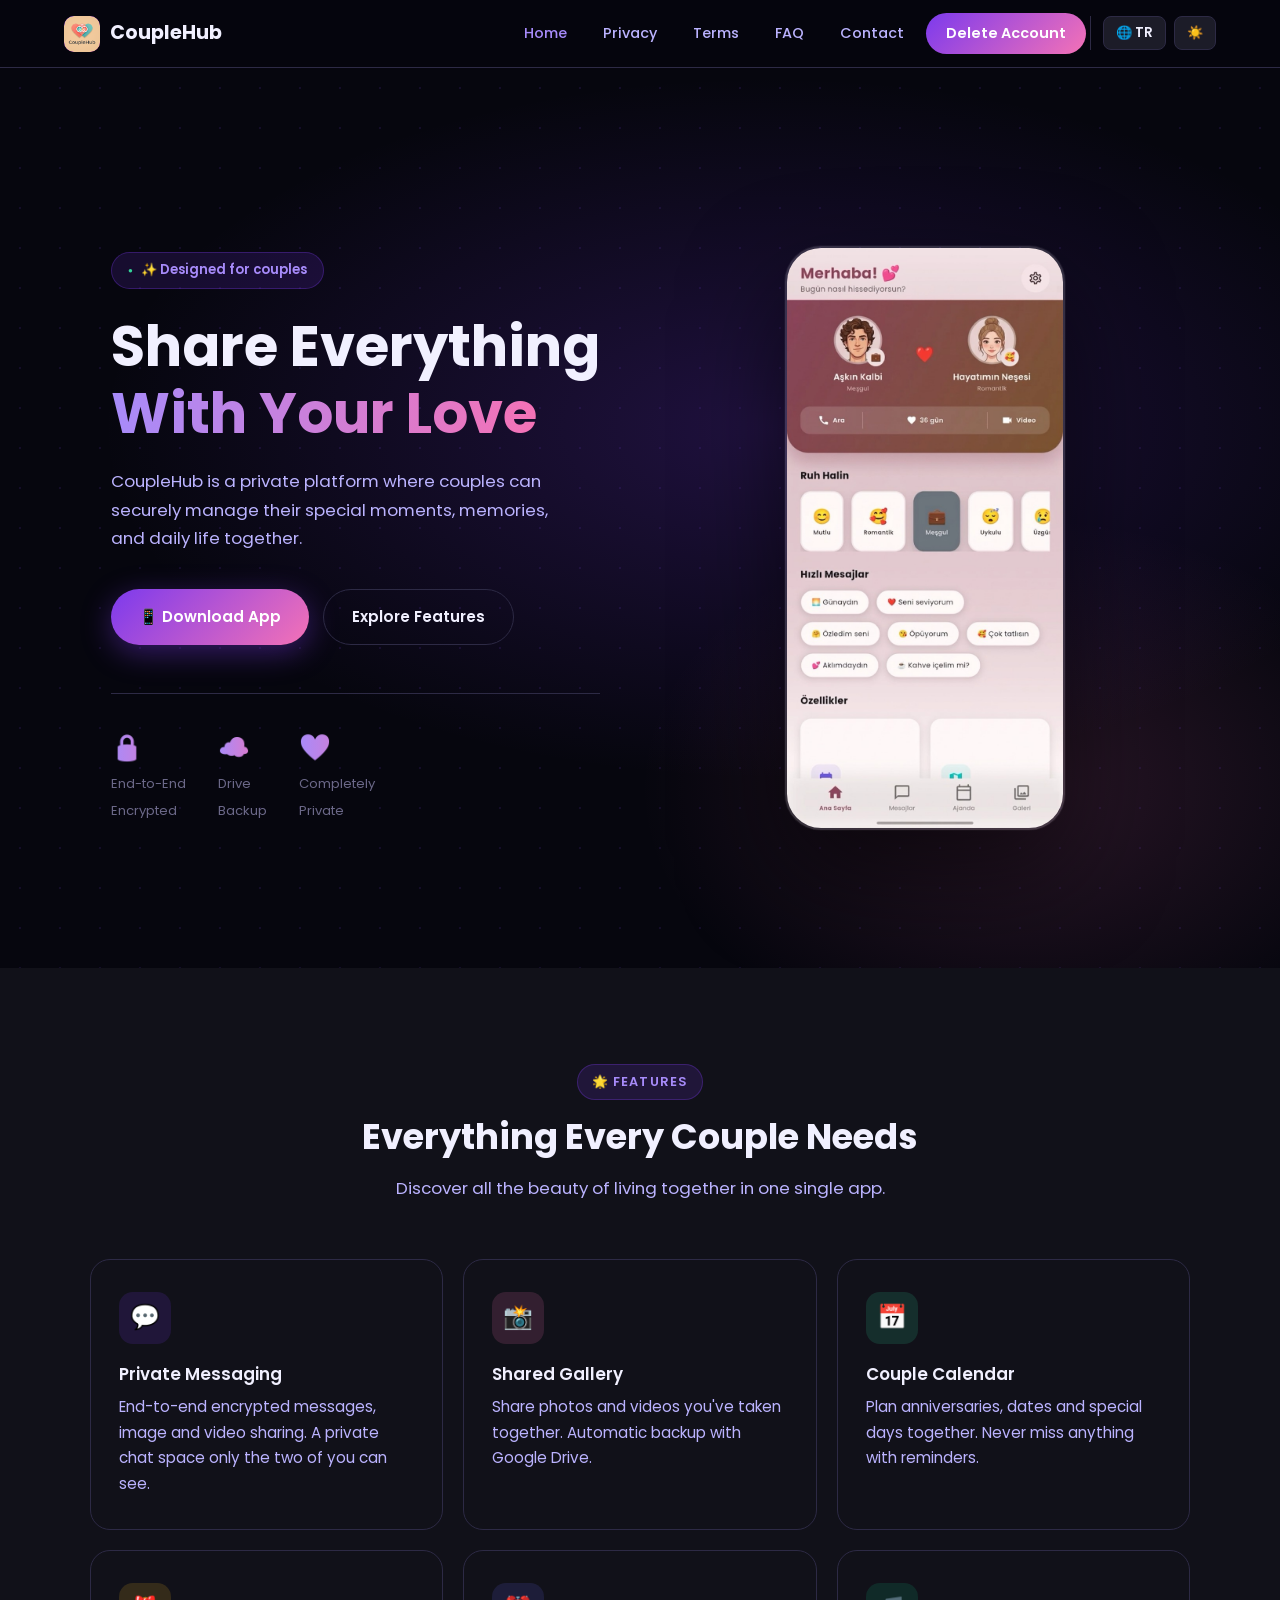
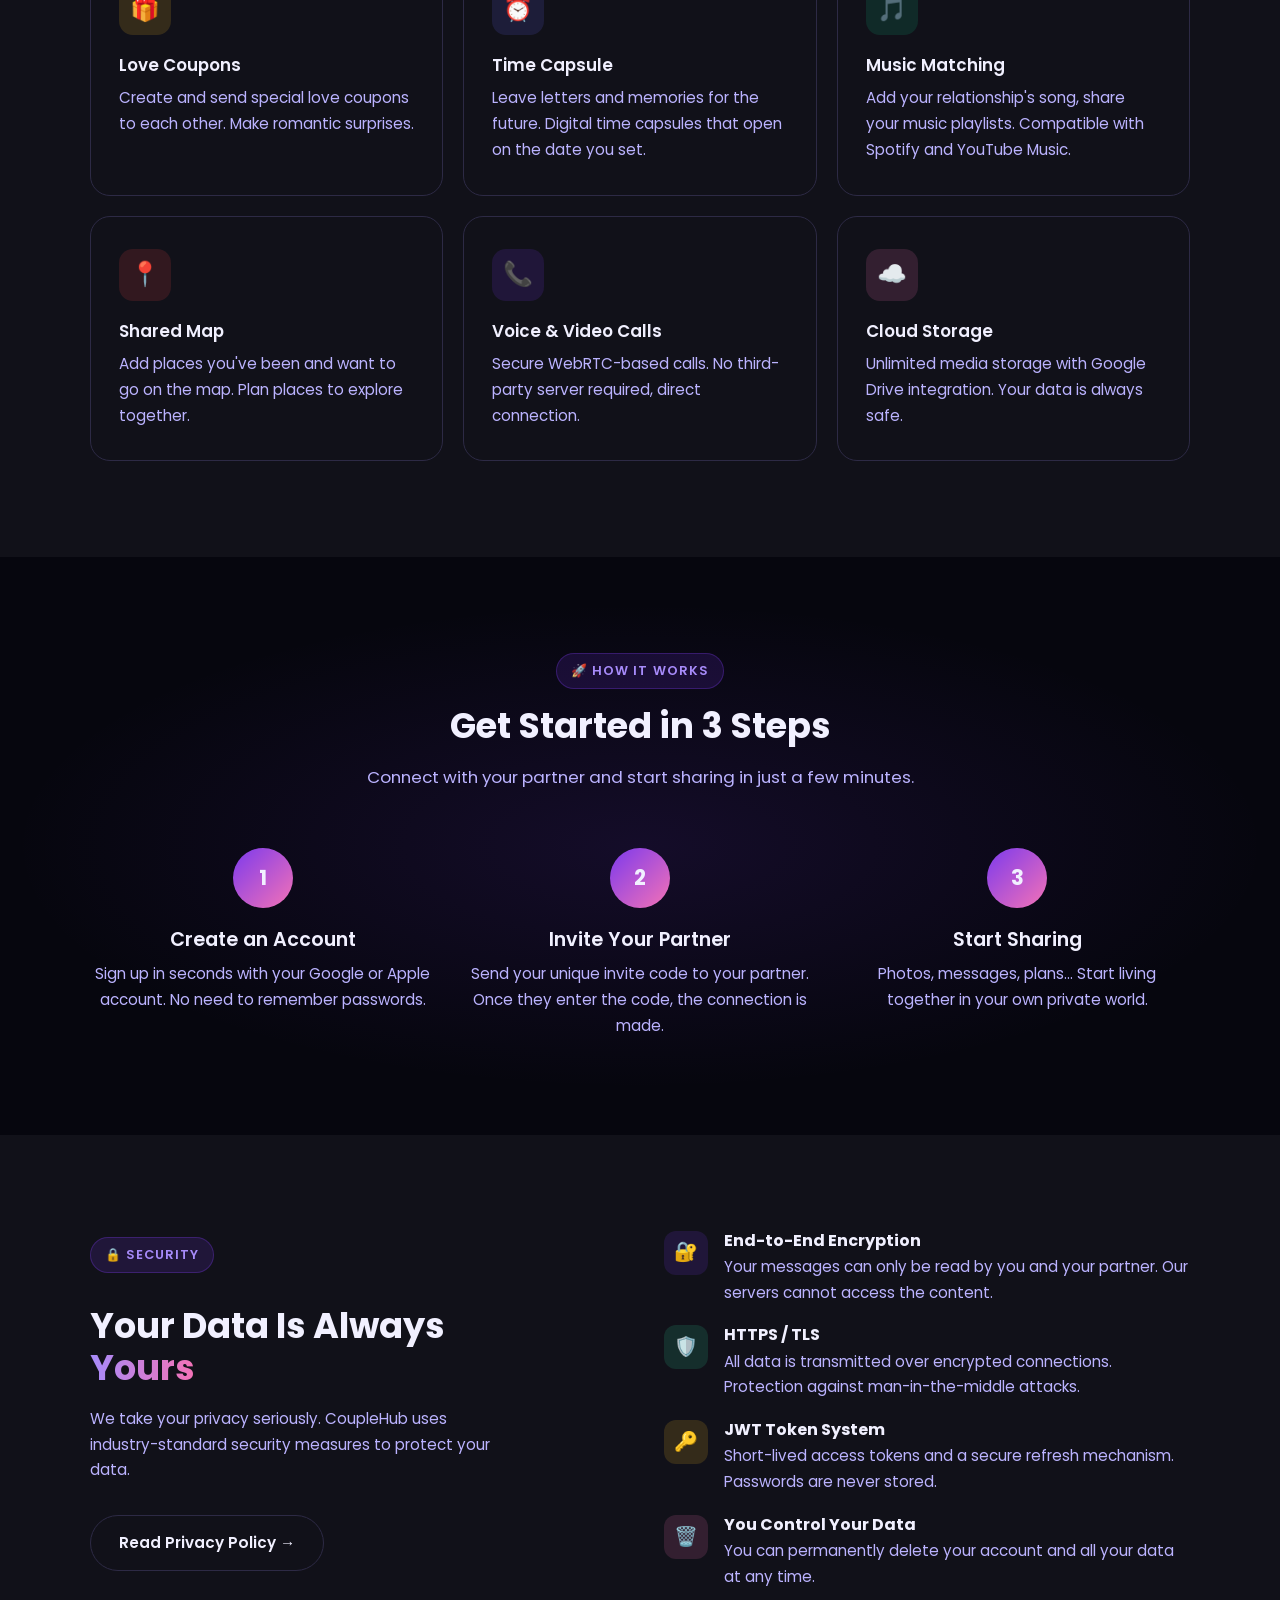
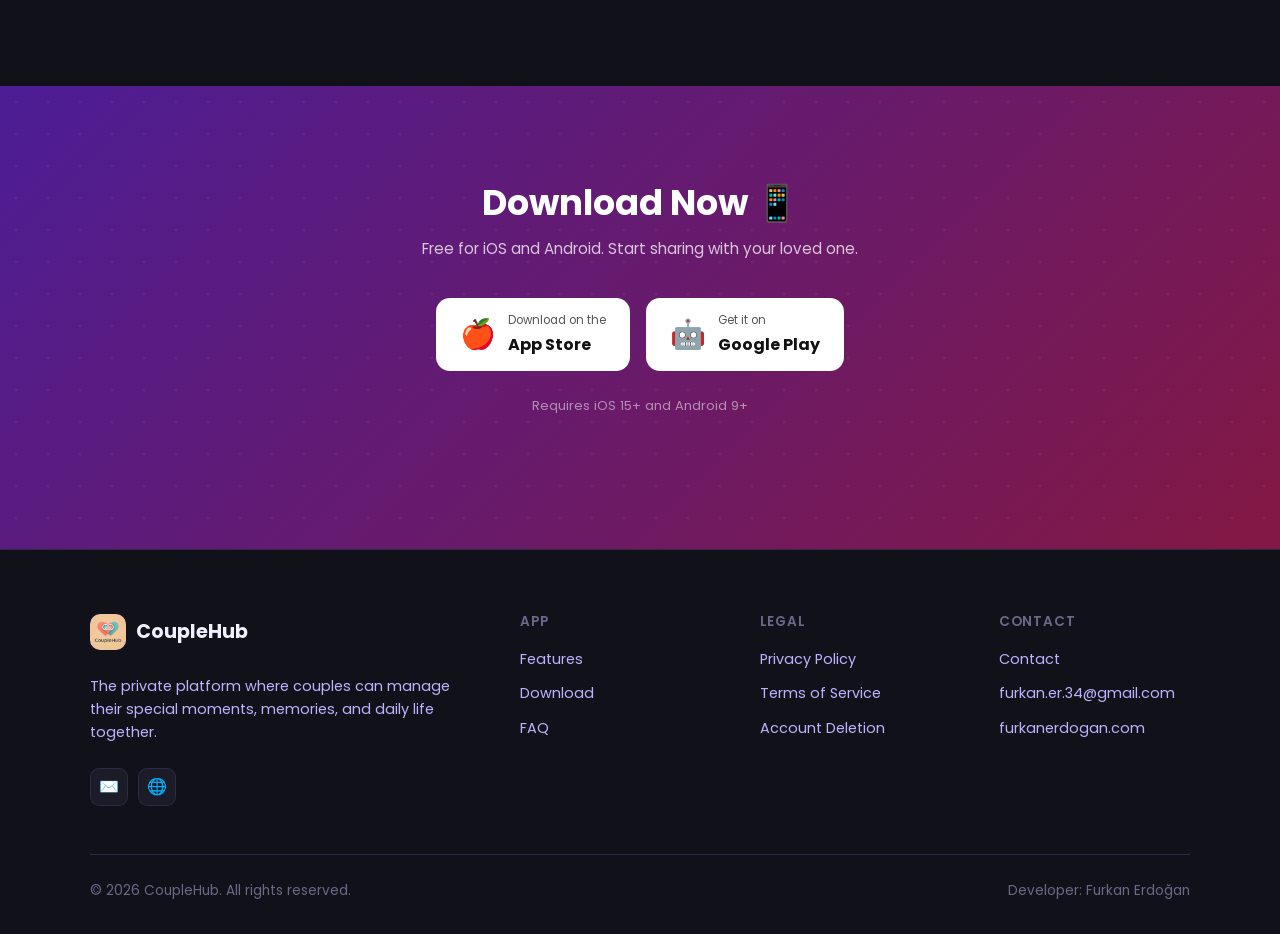
==== commit 255888f4: "Refactor HTML structure and improve privacy policy details" ====
--- a/index.html
+++ b/index.html
@@ -50,7 +50,7 @@
             gap: 80px;
         }
 
-        .hero-text {}
+
 
         .hero-tag {
             display: inline-flex;
@@ -495,7 +495,8 @@
         <div class="hero-content container">
             <div class="hero-text animate-fade-up">
                 <div class="hero-tag" data-i18n="hero_tag">✨ Çiftler için tasarlandı</div>
-                <h1><span data-i18n="hero_h1_line1">Sevgilinizle</span><br /><em class="text-gradient" data-i18n="hero_h1_emp">Her Şeyi Paylaşın</em></h1>
+                <h1><span data-i18n="hero_h1_line1">Sevgilinizle</span><br /><em class="text-gradient"
+                        data-i18n="hero_h1_emp">Her Şeyi Paylaşın</em></h1>
                 <p class="hero-sub" data-i18n="hero_sub">
                     CoupleHub, çiftlerin özel anlarını, anılarını ve günlük hayatlarını
                     birlikte güvenle yönetebileceği özel bir platformdur.
@@ -535,66 +536,76 @@
             <div class="text-center" style="margin-bottom: 56px;">
                 <div class="section-label" data-i18n="feat_label">🌟 Özellikler</div>
                 <h2 class="section-title" data-i18n="feat_h2">Her Çiftin İhtiyacı Olan Her Şey</h2>
-                <p class="section-sub" data-i18n="feat_sub">Tek bir uygulamada birlikte yaşamanın tüm güzelliklerini keşfedin.</p>
+                <p class="section-sub" data-i18n="feat_sub">Tek bir uygulamada birlikte yaşamanın tüm güzelliklerini
+                    keşfedin.</p>
             </div>
             <div class="features-grid">
 
                 <div class="card card-hover feature-card">
                     <div class="feature-icon" style="background: rgba(124,58,237,.15);">💬</div>
                     <h3 data-i18n="feat1_h3">Özel Mesajlaşma</h3>
-                    <p data-i18n="feat1_p">Uçtan uca şifreli mesajlar, resim ve video paylaşımı. Sadece ikinizin görebileceği özel sohbet
+                    <p data-i18n="feat1_p">Uçtan uca şifreli mesajlar, resim ve video paylaşımı. Sadece ikinizin
+                        görebileceği özel sohbet
                         alanı.</p>
                 </div>
 
                 <div class="card card-hover feature-card">
                     <div class="feature-icon" style="background: rgba(244,114,182,.15);">📸</div>
                     <h3 data-i18n="feat2_h3">Ortak Galeri</h3>
-                    <p data-i18n="feat2_p">Birlikte çektiğiniz fotoğrafları ve videoları paylaşın. Google Drive ile otomatik yedekleme.</p>
+                    <p data-i18n="feat2_p">Birlikte çektiğiniz fotoğrafları ve videoları paylaşın. Google Drive ile
+                        otomatik yedekleme.</p>
                 </div>
 
                 <div class="card card-hover feature-card">
                     <div class="feature-icon" style="background: rgba(52,211,153,.15);">📅</div>
                     <h3 data-i18n="feat3_h3">Çift Takvimi</h3>
-                    <p data-i18n="feat3_p">Yıl dönümleri, randevular ve özel günleri birlikte planlayın. Hatırlatıcılarla hiçbir şeyi
+                    <p data-i18n="feat3_p">Yıl dönümleri, randevular ve özel günleri birlikte planlayın.
+                        Hatırlatıcılarla hiçbir şeyi
                         atlamayın.</p>
                 </div>
 
                 <div class="card card-hover feature-card">
                     <div class="feature-icon" style="background: rgba(251,191,36,.15);">🎁</div>
                     <h3 data-i18n="feat4_h3">Aşk Kuponları</h3>
-                    <p data-i18n="feat4_p">Birbirinize özel aşk kuponları oluşturun ve gönderin. Romantik sürprizler yapın.</p>
+                    <p data-i18n="feat4_p">Birbirinize özel aşk kuponları oluşturun ve gönderin. Romantik sürprizler
+                        yapın.</p>
                 </div>
 
                 <div class="card card-hover feature-card">
                     <div class="feature-icon" style="background: rgba(99,102,241,.15);">⏰</div>
                     <h3 data-i18n="feat5_h3">Zaman Kapsülü</h3>
-                    <p data-i18n="feat5_p">Geleceğe mektuplar ve anılar bırakın. Belirlediğiniz tarihte açılacak dijital zaman kapsülleri.
+                    <p data-i18n="feat5_p">Geleceğe mektuplar ve anılar bırakın. Belirlediğiniz tarihte açılacak dijital
+                        zaman kapsülleri.
                     </p>
                 </div>
 
                 <div class="card card-hover feature-card">
                     <div class="feature-icon" style="background: rgba(16,185,129,.15);">🎵</div>
                     <h3 data-i18n="feat6_h3">Müzik Eşleştirme</h3>
-                    <p data-i18n="feat6_p">İlişkinizin şarkısını ekleyin, müzik listenizi paylaşın. Spotify ve YouTube Music uyumlu.</p>
+                    <p data-i18n="feat6_p">İlişkinizin şarkısını ekleyin, müzik listenizi paylaşın. Spotify ve YouTube
+                        Music uyumlu.</p>
                 </div>
 
                 <div class="card card-hover feature-card">
                     <div class="feature-icon" style="background: rgba(239,68,68,.15);">📍</div>
                     <h3 data-i18n="feat7_h3">Ortak Harita</h3>
-                    <p data-i18n="feat7_p">Gittiğiniz yerleri ve gitmek istediğiniz yerleri haritaya ekleyin. Birlikte keşfedecek
+                    <p data-i18n="feat7_p">Gittiğiniz yerleri ve gitmek istediğiniz yerleri haritaya ekleyin. Birlikte
+                        keşfedecek
                         yerlerinizi planlayın.</p>
                 </div>
 
                 <div class="card card-hover feature-card">
                     <div class="feature-icon" style="background: rgba(124,58,237,.15);">📞</div>
                     <h3 data-i18n="feat8_h3">Sesli & Görüntülü Arama</h3>
-                    <p data-i18n="feat8_p">WebRTC tabanlı güvenli aramalar. Üçüncü taraf sunucu gerektirmez, doğrudan bağlantı.</p>
+                    <p data-i18n="feat8_p">WebRTC tabanlı güvenli aramalar. Üçüncü taraf sunucu gerektirmez, doğrudan
+                        bağlantı.</p>
                 </div>
 
                 <div class="card card-hover feature-card">
                     <div class="feature-icon" style="background: rgba(244,114,182,.15);">☁️</div>
                     <h3 data-i18n="feat9_h3">Bulut Depolama</h3>
-                    <p data-i18n="feat9_p">Google Drive entegrasyonu ile sınırsız medya depolama. Verileriniz her zaman güvende.</p>
+                    <p data-i18n="feat9_p">Google Drive entegrasyonu ile sınırsız medya depolama. Verileriniz her zaman
+                        güvende.</p>
                 </div>
 
             </div>
@@ -607,24 +618,28 @@
             <div class="text-center" style="margin-bottom: 56px;">
                 <div class="section-label" data-i18n="how_label">🚀 Nasıl Çalışır</div>
                 <h2 class="section-title" data-i18n="how_h2">3 Adımda Başlayın</h2>
-                <p class="section-sub" data-i18n="how_sub">Birkaç dakika içinde partnerinizle bağlanın ve paylaşmaya başlayın.</p>
+                <p class="section-sub" data-i18n="how_sub">Birkaç dakika içinde partnerinizle bağlanın ve paylaşmaya
+                    başlayın.</p>
             </div>
             <div class="steps">
                 <div class="step">
                     <div class="step-num">1</div>
                     <h3 data-i18n="step1_h3">Hesap Oluşturun</h3>
-                    <p data-i18n="step1_p">Google veya Apple hesabınızla saniyeler içinde kayıt olun. Şifre hatırlamak zorunda kalmayın.</p>
+                    <p data-i18n="step1_p">Google veya Apple hesabınızla saniyeler içinde kayıt olun. Şifre hatırlamak
+                        zorunda kalmayın.</p>
                 </div>
                 <div class="step">
                     <div class="step-num">2</div>
                     <h3 data-i18n="step2_h3">Partneri Davet Edin</h3>
-                    <p data-i18n="step2_p">Size özel davet kodunu partnerinize gönderin. Partneriniz kodu girdikten sonra bağlantı kurulur.
+                    <p data-i18n="step2_p">Size özel davet kodunu partnerinize gönderin. Partneriniz kodu girdikten
+                        sonra bağlantı kurulur.
                     </p>
                 </div>
                 <div class="step">
                     <div class="step-num">3</div>
                     <h3 data-i18n="step3_h3">Paylaşmaya Başlayın</h3>
-                    <p data-i18n="step3_p">Fotoğraflar, mesajlar, planlar… İkinize özel dünyada birlikte yaşamaya başlayın.</p>
+                    <p data-i18n="step3_p">Fotoğraflar, mesajlar, planlar… İkinize özel dünyada birlikte yaşamaya
+                        başlayın.</p>
                 </div>
             </div>
         </div>
@@ -636,11 +651,13 @@
             <div class="security-grid">
                 <div>
                     <div class="section-label" data-i18n="sec_label">🔒 Güvenlik</div>
-                    <h2 class="section-title" style="margin-top: 16px;"><span data-i18n="sec_h2_line1">Verileriniz Her Zaman</span><br /><span
-                            class="text-gradient" data-i18n="sec_h2_emp">Sizindir</span></h2>
-                    <p style="margin-bottom: 32px; max-width: 420px;" data-i18n="sec_p">Gizliliğinizi ciddiye alıyoruz. CoupleHub,
+                    <h2 class="section-title" style="margin-top: 16px;"><span data-i18n="sec_h2_line1">Verileriniz Her
+                            Zaman</span><br /><span class="text-gradient" data-i18n="sec_h2_emp">Sizindir</span></h2>
+                    <p style="margin-bottom: 32px; max-width: 420px;" data-i18n="sec_p">Gizliliğinizi ciddiye alıyoruz.
+                        CoupleHub,
                         verilerinizi korumak için endüstri standardı güvenlik önlemlerini kullanır.</p>
-                    <a href="privacy.html" class="btn btn-outline" style="margin-bottom: 12px;" data-i18n="sec_btn">Gizlilik Politikasını
+                    <a href="privacy.html" class="btn btn-outline" style="margin-bottom: 12px;"
+                        data-i18n="sec_btn">Gizlilik Politikasını
                         Oku →</a>
                 </div>
                 <div class="security-items">
@@ -648,7 +665,8 @@
                         <div class="security-item-icon" style="background: rgba(124,58,237,.15);">🔐</div>
                         <div>
                             <h4 data-i18n="sec1_h4">Uçtan Uca Şifreleme</h4>
-                            <p data-i18n="sec1_p">Mesajlarınız yalnızca siz ve partneriniz tarafından okunabilir. Sunucularımız içeriğe
+                            <p data-i18n="sec1_p">Mesajlarınız yalnızca siz ve partneriniz tarafından okunabilir.
+                                Sunucularımız içeriğe
                                 erişemez.</p>
                         </div>
                     </div>
@@ -656,7 +674,8 @@
                         <div class="security-item-icon" style="background: rgba(52,211,153,.15);">🛡️</div>
                         <div>
                             <h4 data-i18n="sec2_h4">HTTPS / TLS</h4>
-                            <p data-i18n="sec2_p">Tüm veriler şifreli bağlantı üzerinden iletilir. Ortadaki adam saldırılarına karşı
+                            <p data-i18n="sec2_p">Tüm veriler şifreli bağlantı üzerinden iletilir. Ortadaki adam
+                                saldırılarına karşı
                                 koruma.</p>
                         </div>
                     </div>
@@ -664,23 +683,17 @@
                         <div class="security-item-icon" style="background: rgba(251,191,36,.15);">🔑</div>
                         <div>
                             <h4 data-i18n="sec3_h4">JWT Token Sistemi</h4>
-                            <p data-i18n="sec3_p">Kısa ömürlü erişim token'ları ve güvenli yenileme mekanizması. Şifreler asla saklanmaz.
+                            <p data-i18n="sec3_p">Kısa ömürlü erişim token'ları ve güvenli yenileme mekanizması.
+                                Şifreler asla saklanmaz.
                             </p>
                         </div>
                     </div>
                     <div class="security-item">
                         <div class="security-item-icon" style="background: rgba(244,114,182,.15);">🗑️</div>
                         <div>
-                            <h4 data-i18n="sec4_h4">Veri Kontrolü Sizde</h4>
-                            <p data-i18n="sec4_p">Hesabınızı ve tüm verilerinizi istediğiniz zaman kalıcı olarak silebilirsiniz.</p>
-                        </div>
-                    </div>
-                </div>
-            </div>
-                        <div class="security-item-icon" style="background: rgba(244,114,182,.15);">🗑️</div>
-                        <div>
-                            <h4>Veri Kontrolü Sizde</h4>
-                            <p>Hesabınızı ve tüm verilerinizi istediğiniz zaman kalıcı olarak silebilirsiniz.</p>
+                            <h4 data-i18n="sec4_h4">30 Günlük Veri Silme Politikası</h4>
+                            <p data-i18n="sec4_p">Partnerinizle ayrıldığınızda, ortak verileriniz 30 gün sonra otomatik
+                                olarak tamamen silinir. Gizliliğiniz bizim için önceliktir.</p>
                         </div>
                     </div>
                 </div>
@@ -721,4 +734,4 @@
 
 </body>
 
-</html>
+</html>
